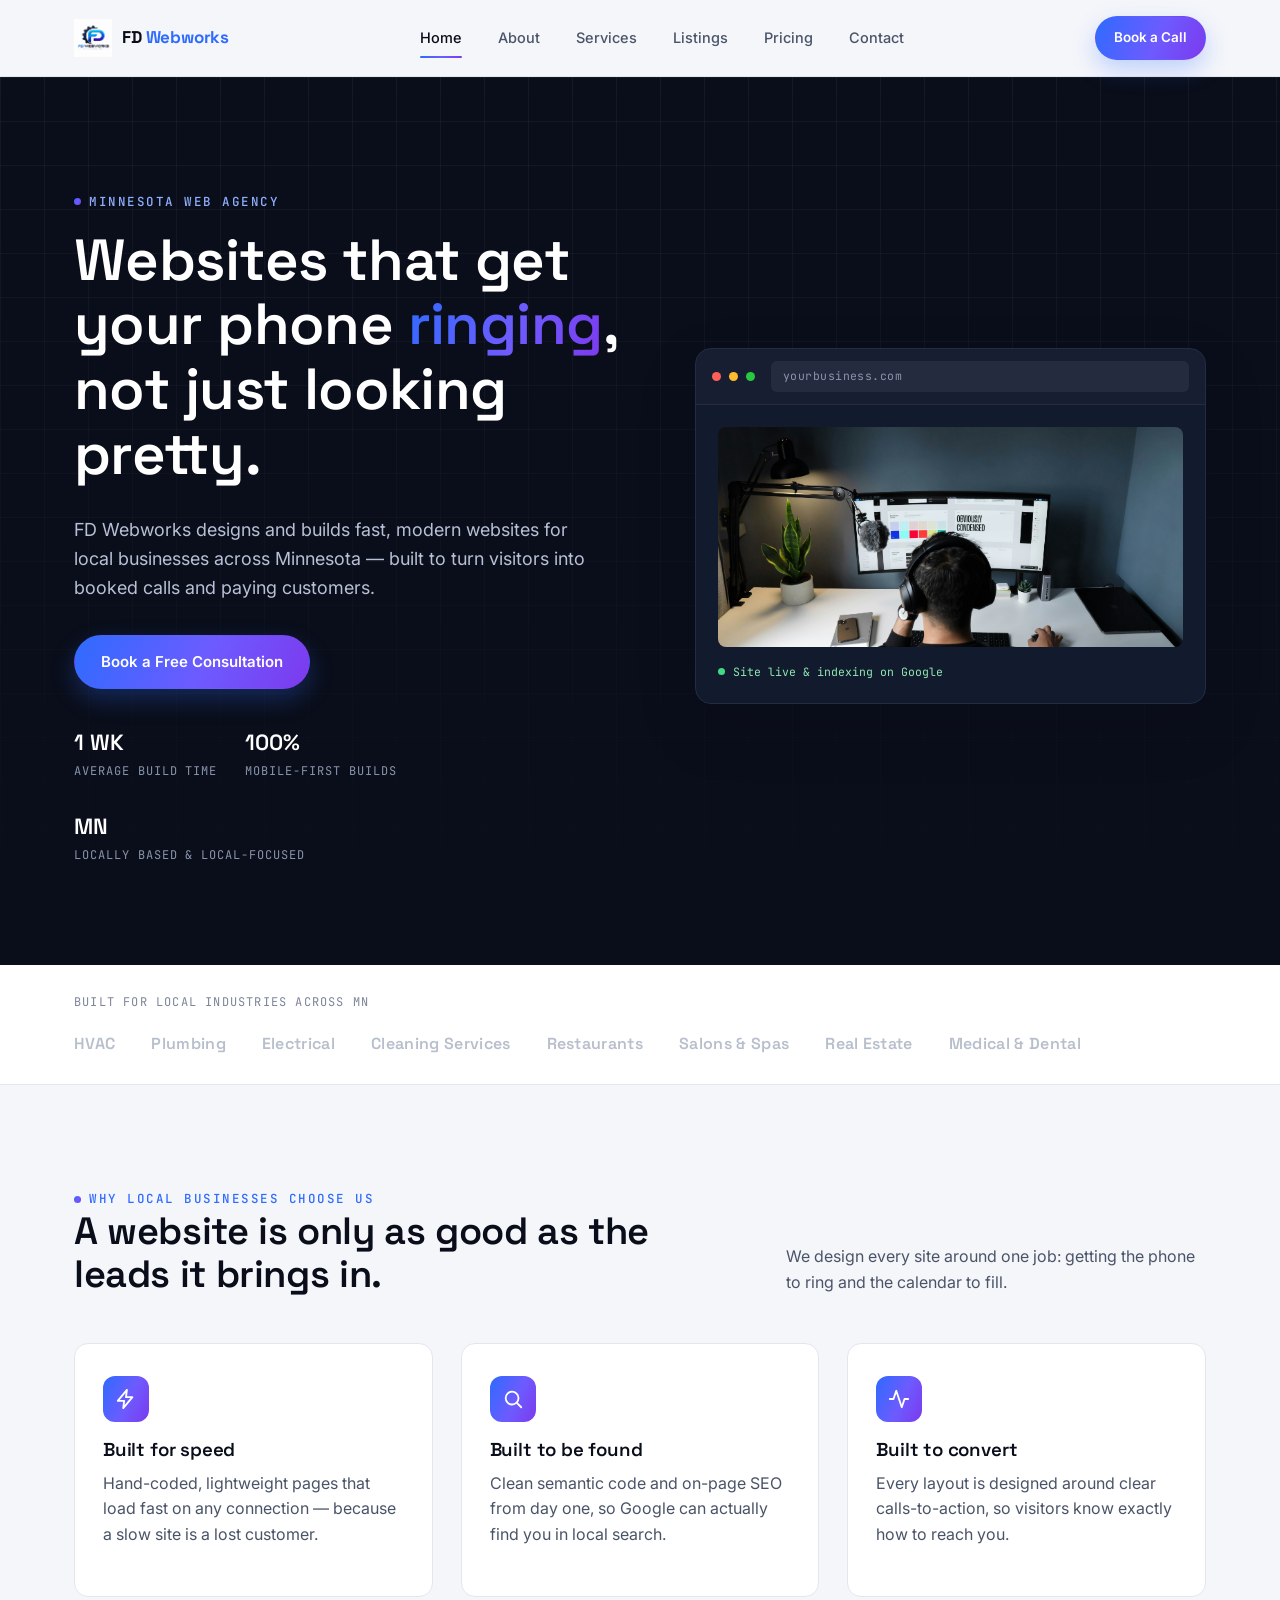
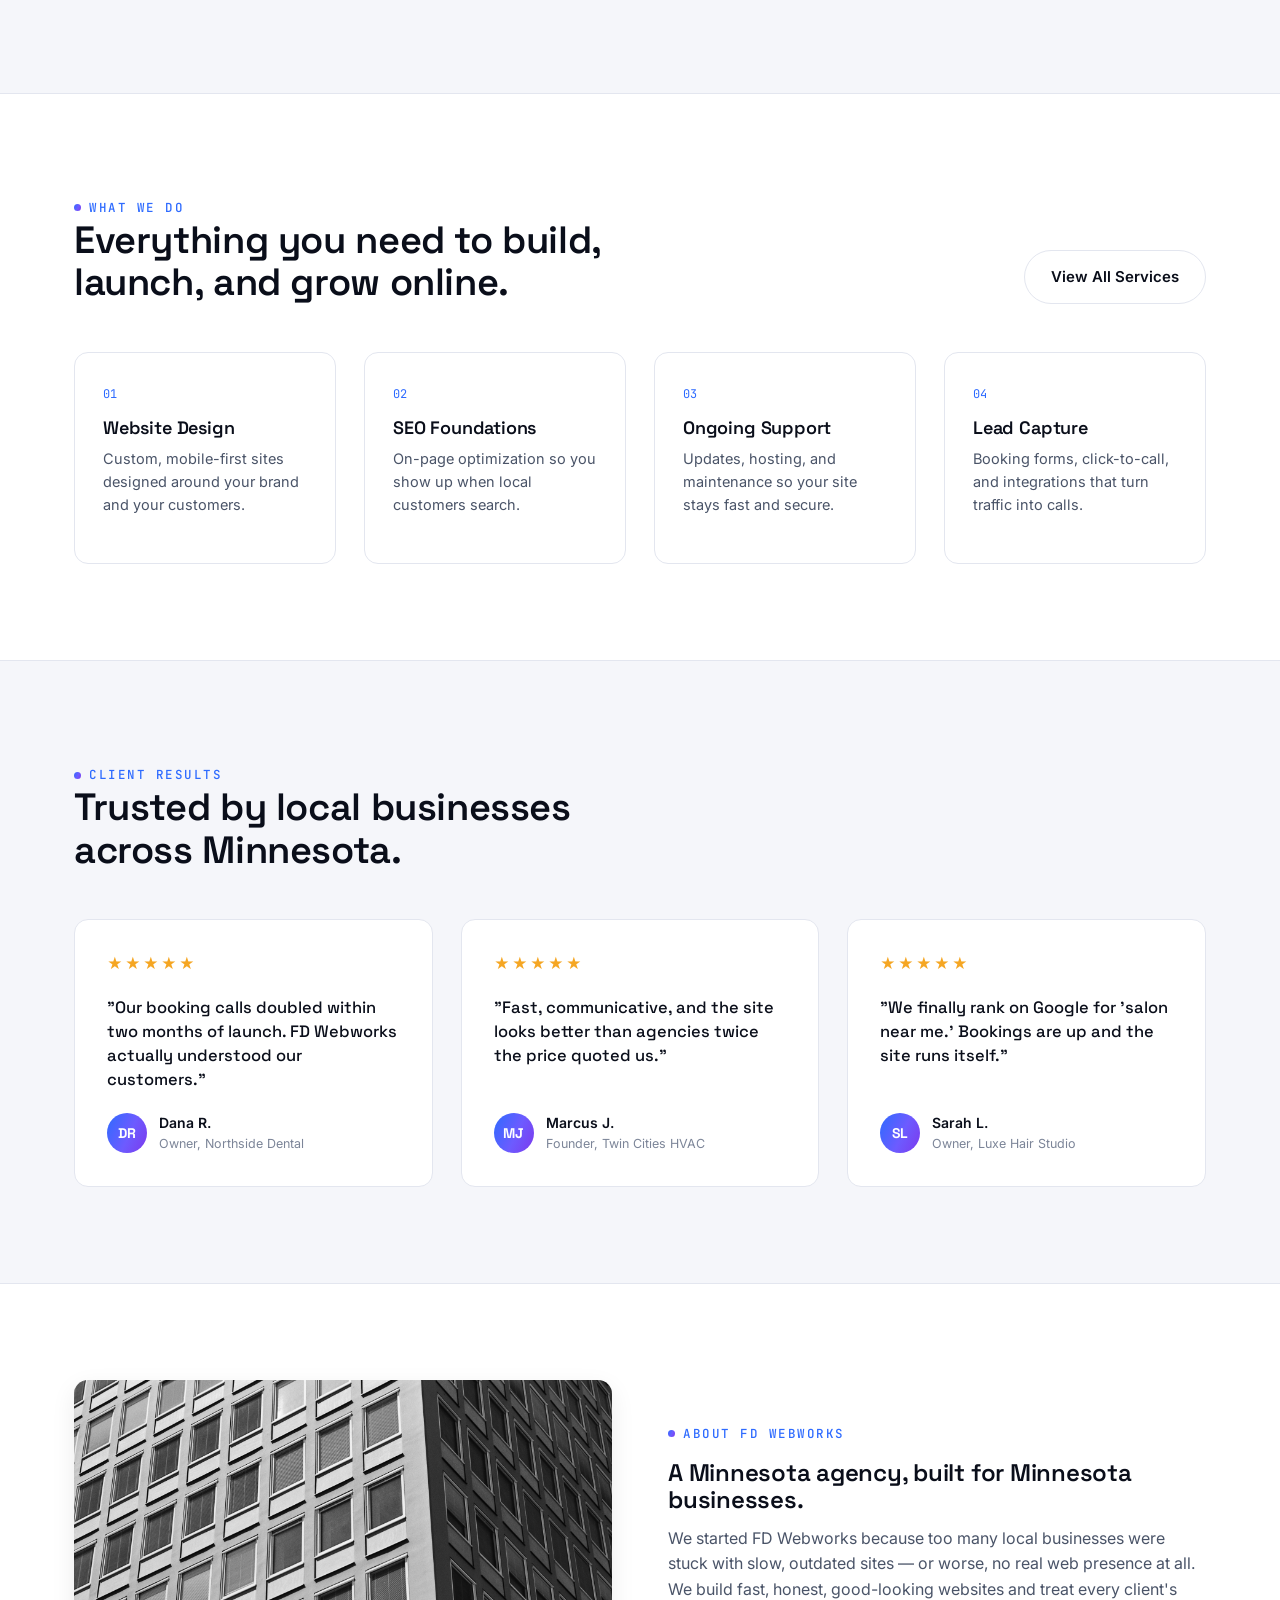
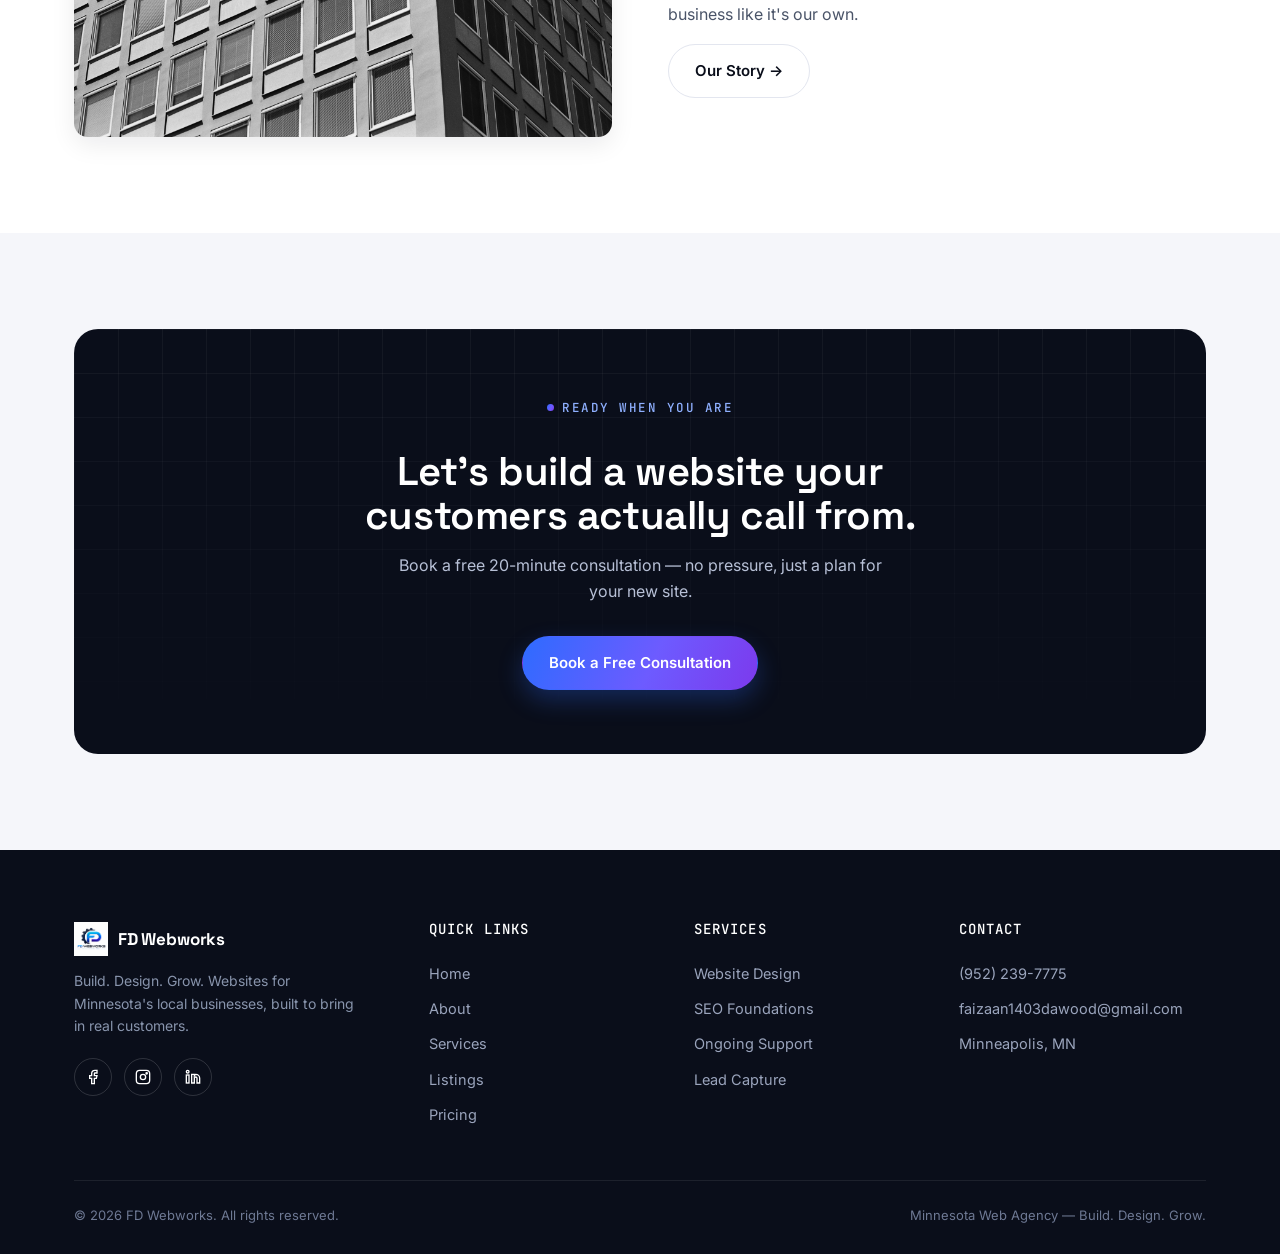
==== index.html @ 2b489b05 "Add FD Webworks website files Includes homepage, about, services, pricing, listings, and contact pag" ====
<!DOCTYPE html>
<html lang="en">
<head>
<meta charset="UTF-8">
<meta name="viewport" content="width=device-width, initial-scale=1.0">
<title>FD Webworks | Website Design Agency for Minnesota Local Businesses</title>
<meta name="description" content="FD Webworks builds fast, modern websites for local businesses across Minnesota. Custom design, built to convert visitors into calls and customers. Book a free consultation.">
<meta name="keywords" content="Minnesota Web Agency, FD Webworks Agency, Agency Minnesota, Create websites for local businesses">
<link rel="icon" href="images/logo.png" type="image/png">
<link rel="stylesheet" href="styles.css">
</head>
<body>

<!-- ============ HEADER ============ -->
<header class="site-header">
  <div class="wrap">
    <a href="index.html" class="brand" aria-label="FD Webworks home">
      <img src="images/logo.png" alt="FD Webworks logo">
      <span class="brand-name">FD <span>Webworks</span></span>
    </a>
    <nav class="nav-main" aria-label="Primary">
      <a href="index.html" class="active">Home</a>
      <a href="about.html">About</a>
      <a href="services.html">Services</a>
      <a href="listings.html">Listings</a>
      <a href="pricing.html">Pricing</a>
      <a href="contact.html">Contact</a>
    </nav>
    <div class="header-actions">
      <a href="contact.html" class="btn btn-primary btn-sm">Book a Call</a>
      <button class="menu-toggle" aria-label="Open menu" aria-expanded="false">
        <span></span><span></span><span></span>
      </button>
    </div>
  </div>
  <div class="mobile-nav" aria-label="Mobile">
    <a href="index.html">Home</a>
    <a href="about.html">About</a>
    <a href="services.html">Services</a>
    <a href="listings.html">Listings</a>
    <a href="pricing.html">Pricing</a>
    <a href="contact.html">Contact</a>
    <a href="contact.html" class="btn btn-primary btn-block">Book a Call</a>
  </div>
</header>

<!-- ============ HERO ============ -->
<section class="hero">
  <div class="blueprint"></div>
  <div class="wrap">
    <div>
      <p class="eyebrow on-dark">Minnesota Web Agency</p>
      <h1>Websites that get your phone <span class="grad-text">ringing</span>, not just looking pretty.</h1>
      <p class="lead">FD Webworks designs and builds fast, modern websites for local businesses across Minnesota — built to turn visitors into booked calls and paying customers.</p>
      <div class="hero-actions">
        <a href="contact.html" class="btn btn-primary">Book a Free Consultation</a>
      </div>
      <div class="hero-meta">
        <div><strong>1 wk</strong>Average build time</div>
        <div><strong>100%</strong>Mobile-first builds</div>
        <div><strong>MN</strong>Locally based &amp; local-focused</div>
      </div>
    </div>

    <div class="browser-card">
      <div class="browser-bar">
        <span class="browser-dot" style="background:#FF5F57"></span>
        <span class="browser-dot" style="background:#FEBC2E"></span>
        <span class="browser-dot" style="background:#28C840"></span>
        <span class="browser-url mono">yourbusiness.com</span>
      </div>
      <div class="browser-body">
        <img src="images/workspace.jpg" alt="Designer at a workstation building a client website in FD Webworks' studio">
        <div class="browser-status">
          <span class="pulse-dot"></span> Site live &amp; indexing on Google
        </div>
      </div>
    </div>
  </div>
</section>

<!-- ============ TRUST STRIP ============ -->
<section class="trust-strip">
  <div class="wrap">
    <span class="label">Built for local industries across MN</span>
    <div class="trust-logos">
      <span>HVAC</span>
      <span>Plumbing</span>
      <span>Electrical</span>
      <span>Cleaning Services</span>
      <span>Restaurants</span>
      <span>Salons &amp; Spas</span>
      <span>Real Estate</span>
      <span>Medical &amp; Dental</span>
    </div>
  </div>
</section>

<!-- ============ KEY BENEFITS ============ -->
<section class="section-pad">
  <div class="wrap">
    <div class="section-head">
      <div>
        <p class="eyebrow">Why local businesses choose us</p>
        <h2>A website is only as good as the leads it brings in.</h2>
      </div>
      <p>We design every site around one job: getting the phone to ring and the calendar to fill.</p>
    </div>

    <div class="grid grid-3">
      <div class="card">
        <div class="icon-tile" aria-hidden="true">
          <svg viewBox="0 0 24 24" fill="none" stroke="currentColor" stroke-width="2" stroke-linecap="round" stroke-linejoin="round"><path d="M13 2 3 14h7l-1 8 10-12h-7l1-8z"/></svg>
        </div>
        <h3>Built for speed</h3>
        <p>Hand-coded, lightweight pages that load fast on any connection — because a slow site is a lost customer.</p>
      </div>
      <div class="card">
        <div class="icon-tile" aria-hidden="true">
          <svg viewBox="0 0 24 24" fill="none" stroke="currentColor" stroke-width="2" stroke-linecap="round" stroke-linejoin="round"><circle cx="11" cy="11" r="7"/><path d="m21 21-4.3-4.3"/></svg>
        </div>
        <h3>Built to be found</h3>
        <p>Clean semantic code and on-page SEO from day one, so Google can actually find you in local search.</p>
      </div>
      <div class="card">
        <div class="icon-tile" aria-hidden="true">
          <svg viewBox="0 0 24 24" fill="none" stroke="currentColor" stroke-width="2" stroke-linecap="round" stroke-linejoin="round"><path d="M22 12h-4l-3 9L9 3l-3 9H2"/></svg>
        </div>
        <h3>Built to convert</h3>
        <p>Every layout is designed around clear calls-to-action, so visitors know exactly how to reach you.</p>
      </div>
    </div>
  </div>
</section>

<!-- ============ SERVICES PREVIEW ============ -->
<section class="section-pad" style="background:var(--white); border-top:1px solid var(--line); border-bottom:1px solid var(--line);">
  <div class="wrap">
    <div class="section-head">
      <div>
        <p class="eyebrow">What we do</p>
        <h2>Everything you need to build, launch, and grow online.</h2>
      </div>
      <a href="services.html" class="btn btn-ghost">View All Services</a>
    </div>

    <div class="grid grid-4">
      <div class="card">
        <span class="num mono">01</span>
        <h3 style="font-size:18px;">Website Design</h3>
        <p style="font-size:14.5px;">Custom, mobile-first sites designed around your brand and your customers.</p>
      </div>
      <div class="card">
        <span class="num mono">02</span>
        <h3 style="font-size:18px;">SEO Foundations</h3>
        <p style="font-size:14.5px;">On-page optimization so you show up when local customers search.</p>
      </div>
      <div class="card">
        <span class="num mono">03</span>
        <h3 style="font-size:18px;">Ongoing Support</h3>
        <p style="font-size:14.5px;">Updates, hosting, and maintenance so your site stays fast and secure.</p>
      </div>
      <div class="card">
        <span class="num mono">04</span>
        <h3 style="font-size:18px;">Lead Capture</h3>
        <p style="font-size:14.5px;">Booking forms, click-to-call, and integrations that turn traffic into calls.</p>
      </div>
    </div>
  </div>
</section>

<!-- ============ TESTIMONIALS ============ -->
<section class="section-pad">
  <div class="wrap">
    <div class="section-head">
      <div>
        <p class="eyebrow">Client results</p>
        <h2>Trusted by local businesses across Minnesota.</h2>
      </div>
    </div>
    <div class="grid grid-3">
      <div class="testimonial">
        <div class="stars">★★★★★</div>
        <blockquote>"Our booking calls doubled within two months of launch. FD Webworks actually understood our customers."</blockquote>
        <div class="t-author">
          <div class="t-avatar">DR</div>
          <div><div class="name">Dana R.</div><div class="role">Owner, Northside Dental</div></div>
        </div>
      </div>
      <div class="testimonial">
        <div class="stars">★★★★★</div>
        <blockquote>"Fast, communicative, and the site looks better than agencies twice the price quoted us."</blockquote>
        <div class="t-author">
          <div class="t-avatar">MJ</div>
          <div><div class="name">Marcus J.</div><div class="role">Founder, Twin Cities HVAC</div></div>
        </div>
      </div>
      <div class="testimonial">
        <div class="stars">★★★★★</div>
        <blockquote>"We finally rank on Google for 'salon near me.' Bookings are up and the site runs itself."</blockquote>
        <div class="t-author">
          <div class="t-avatar">SL</div>
          <div><div class="name">Sarah L.</div><div class="role">Owner, Luxe Hair Studio</div></div>
        </div>
      </div>
    </div>
  </div>
</section>

<!-- ============ ABOUT PREVIEW ============ -->
<section class="section-pad" style="background:var(--white); border-top:1px solid var(--line);">
  <div class="wrap" style="display:grid; grid-template-columns:1fr 1fr; gap:56px; align-items:center;">
    <div>
      <img src="images/building.jpg" alt="Minneapolis office building facade, representing FD Webworks' Minnesota client base" style="border-radius:var(--radius); box-shadow:var(--shadow-md);">
    </div>
    <div>
      <p class="eyebrow">About FD Webworks</p>
      <h2>A Minnesota agency, built for Minnesota businesses.</h2>
      <p>We started FD Webworks because too many local businesses were stuck with slow, outdated sites — or worse, no real web presence at all. We build fast, honest, good-looking websites and treat every client's business like it's our own.</p>
      <a href="about.html" class="btn btn-ghost">Our Story →</a>
    </div>
  </div>
</section>

<!-- ============ FINAL CTA ============ -->
<section class="section-pad">
  <div class="wrap">
    <div class="cta-band">
      <div class="blueprint"></div>
      <div style="position:relative; z-index:2;">
        <p class="eyebrow on-dark" style="justify-content:center;">Ready when you are</p>
        <h2>Let's build a website your customers actually call from.</h2>
        <p>Book a free 20-minute consultation — no pressure, just a plan for your new site.</p>
        <div class="hero-actions">
          <a href="contact.html" class="btn btn-primary">Book a Free Consultation</a>
        </div>
      </div>
    </div>
  </div>
</section>

<!-- ============ FOOTER ============ -->
<footer class="site-footer">
  <div class="wrap">
    <div class="footer-grid">
      <div class="footer-brand">
        <div class="brand">
          <img src="images/logo.png" alt="FD Webworks logo" style="height:34px;">
          <span class="brand-name">FD Webworks</span>
        </div>
        <p>Build. Design. Grow. Websites for Minnesota's local businesses, built to bring in real customers.</p>
        <div class="social-row">
          <a href="#" aria-label="FD Webworks on Facebook"><svg width="16" height="16" viewBox="0 0 24 24" fill="none" stroke="#fff" stroke-width="2"><path d="M18 2h-3a5 5 0 0 0-5 5v3H7v4h3v8h4v-8h3l1-4h-4V7a1 1 0 0 1 1-1h3z"/></svg></a>
          <a href="#" aria-label="FD Webworks on Instagram"><svg width="16" height="16" viewBox="0 0 24 24" fill="none" stroke="#fff" stroke-width="2"><rect x="2" y="2" width="20" height="20" rx="5"/><circle cx="12" cy="12" r="4"/><circle cx="17.5" cy="6.5" r="1"/></svg></a>
          <a href="#" aria-label="FD Webworks on LinkedIn"><svg width="16" height="16" viewBox="0 0 24 24" fill="none" stroke="#fff" stroke-width="2"><path d="M16 8a6 6 0 0 1 6 6v7h-4v-7a2 2 0 0 0-4 0v7h-4V8h4v2a6 6 0 0 1 2-2z"/><rect x="2" y="9" width="4" height="12"/><circle cx="4" cy="4" r="2"/></svg></a>
        </div>
      </div>
      <div>
        <h4>Quick Links</h4>
        <a href="index.html">Home</a>
        <a href="about.html">About</a>
        <a href="services.html">Services</a>
        <a href="listings.html">Listings</a>
        <a href="pricing.html">Pricing</a>
      </div>
      <div>
        <h4>Services</h4>
        <a href="services.html">Website Design</a>
        <a href="services.html">SEO Foundations</a>
        <a href="services.html">Ongoing Support</a>
        <a href="services.html">Lead Capture</a>
      </div>
      <div>
        <h4>Contact</h4>
        <a href="tel:+19522397775">(952) 239-7775</a>
        <a href="mailto:faizaan1403dawood@gmail.com">faizaan1403dawood@gmail.com</a>
        <a href="contact.html">Minneapolis, MN</a>
      </div>
    </div>
    <div class="footer-bottom">
      <span>© 2026 FD Webworks. All rights reserved.</span>
      <span>Minnesota Web Agency — Build. Design. Grow.</span>
    </div>
  </div>
</footer>

<script src="script.js"></script>
</body>
</html>
---- styles.css ----
/* =========================================================
   FD WEBWORKS — Design System
   Palette:  --ink #0A0E1A  --ink-soft #121A2E  --surface #F5F6FA
             --blue #2E6BFF  --violet #7C3AED  --slate #4A5468
             --line #E3E6EF
   Type:     Display  — 'Space Grotesk'
             Body     — 'Inter'
             Utility  — 'JetBrains Mono' (eyebrows, tags, coordinates)
   Signature: Blueprint grid + browser-chrome frame motif
   ========================================================= */

@import url('https://fonts.googleapis.com/css2?family=Space+Grotesk:wght@500;600;700&family=Inter:wght@400;500;600;700&family=JetBrains+Mono:wght@400;500&display=swap');

:root{
  --ink:#0A0E1A;
  --ink-soft:#121A2E;
  --surface:#F5F6FA;
  --white:#FFFFFF;
  --blue:#2E6BFF;
  --violet:#7C3AED;
  --slate:#4A5468;
  --slate-light:#7C8598;
  --line:#E3E6EF;
  --line-dark:#232C42;
  --grad: linear-gradient(115deg,#2E6BFF 0%, #6D5BFF 55%, #7C3AED 100%);
  --shadow-sm: 0 1px 2px rgba(10,14,26,.06);
  --shadow-md: 0 8px 24px rgba(10,14,26,.08);
  --shadow-lg: 0 24px 60px rgba(10,14,26,.16);
  --radius: 14px;
  --radius-sm: 8px;
}

*,*::before,*::after{ box-sizing:border-box; }
html{ scroll-behavior:smooth; }
body{
  margin:0;
  font-family:'Inter', sans-serif;
  color:var(--ink);
  background:var(--surface);
  -webkit-font-smoothing:antialiased;
  line-height:1.6;
}
img{ max-width:100%; display:block; }
a{ color:inherit; text-decoration:none; }
ul{ list-style:none; margin:0; padding:0; }
button{ font-family:inherit; cursor:pointer; }
h1,h2,h3,h4{
  font-family:'Space Grotesk', sans-serif;
  font-weight:600;
  line-height:1.12;
  margin:0 0 .5em;
  letter-spacing:-0.01em;
}
p{ margin:0 0 1em; color:var(--slate); }
.mono{
  font-family:'JetBrains Mono', monospace;
  letter-spacing:.04em;
}
:focus-visible{
  outline:2px solid var(--blue);
  outline-offset:3px;
}
@media (prefers-reduced-motion: reduce){
  *{ animation-duration:.001ms !important; animation-iteration-count:1 !important; transition-duration:.001ms !important; scroll-behavior:auto !important; }
}

/* ---------- Layout helpers ---------- */
.wrap{
  width:100%;
  max-width:1180px;
  margin:0 auto;
  padding:0 24px;
}
section{ position:relative; }
.section-pad{ padding:96px 0; }
@media (max-width:768px){ .section-pad{ padding:64px 0; } }

.eyebrow{
  display:inline-flex;
  align-items:center;
  gap:8px;
  font-family:'JetBrains Mono', monospace;
  font-size:12.5px;
  font-weight:500;
  letter-spacing:.12em;
  text-transform:uppercase;
  color:var(--blue);
  margin-bottom:16px;
}
.eyebrow::before{
  content:"";
  width:7px; height:7px; border-radius:50%;
  background:var(--grad);
  flex:none;
}
.eyebrow.on-dark{ color:#8FB0FF; }

.grad-text{
  background:var(--grad);
  -webkit-background-clip:text;
  background-clip:text;
  color:transparent;
}

/* Blueprint grid texture, used behind dark sections */
.blueprint{
  position:absolute; inset:0;
  background-image:
    linear-gradient(rgba(255,255,255,.05) 1px, transparent 1px),
    linear-gradient(90deg, rgba(255,255,255,.05) 1px, transparent 1px);
  background-size:44px 44px;
  mask-image:linear-gradient(180deg, rgba(0,0,0,.9), rgba(0,0,0,0));
  pointer-events:none;
}

/* ---------- Buttons ---------- */
.btn{
  display:inline-flex;
  align-items:center;
  justify-content:center;
  gap:8px;
  padding:14px 26px;
  border-radius:100px;
  font-weight:600;
  font-size:15px;
  border:1px solid transparent;
  transition:transform .18s ease, box-shadow .18s ease, background .18s ease, color .18s ease, border-color .18s ease;
  white-space:nowrap;
}
.btn-primary{
  background:var(--grad);
  color:#fff;
  box-shadow:0 10px 24px rgba(46,107,255,.28);
}
.btn-primary:hover{ transform:translateY(-2px); box-shadow:0 14px 30px rgba(46,107,255,.36); }
.btn-ghost{
  background:transparent;
  color:var(--ink);
  border-color:var(--line);
}
.btn-ghost:hover{ border-color:var(--ink); }
.btn-ghost.on-dark{ color:#fff; border-color:rgba(255,255,255,.25); }
.btn-ghost.on-dark:hover{ border-color:#fff; }
.btn-block{ width:100%; }
.btn-sm{ padding:10px 18px; font-size:13.5px; }

/* ---------- Header ---------- */
.site-header{
  position:sticky; top:0; z-index:100;
  background:rgba(245,246,250,.86);
  backdrop-filter:blur(14px) saturate(160%);
  border-bottom:1px solid var(--line);
}
.site-header .wrap{
  display:flex; align-items:center; justify-content:space-between;
  height:76px;
}
.brand{ display:flex; align-items:center; gap:10px; }
.brand img{ height:38px; width:auto; }
.brand-name{
  font-family:'Space Grotesk', sans-serif;
  font-weight:700;
  font-size:17px;
  letter-spacing:-.01em;
}
.brand-name span{ color:var(--blue); }

.nav-main{ display:flex; align-items:center; gap:36px; }
.nav-main a{
  font-size:14.5px; font-weight:500; color:var(--slate);
  position:relative; padding:6px 0;
  transition:color .15s ease;
}
.nav-main a:hover{ color:var(--ink); }
.nav-main a.active{ color:var(--ink); }
.nav-main a.active::after{
  content:""; position:absolute; left:0; right:0; bottom:-2px; height:2px;
  background:var(--grad); border-radius:2px;
}
.header-actions{ display:flex; align-items:center; gap:14px; }

.menu-toggle{
  display:none;
  background:none; border:none; padding:6px;
  flex-direction:column; gap:5px;
}
.menu-toggle span{ width:24px; height:2px; background:var(--ink); border-radius:2px; }

.mobile-nav{
  display:none;
  position:fixed; inset:76px 0 0 0; z-index:99;
  background:var(--white);
  padding:28px 24px;
  overflow-y:auto;
}
.mobile-nav.open{ display:block; }
.mobile-nav a{
  display:block; padding:16px 0;
  font-size:19px; font-weight:600;
  border-bottom:1px solid var(--line);
  font-family:'Space Grotesk', sans-serif;
}
.mobile-nav .btn{ margin-top:24px; }

@media (max-width:920px){
  .nav-main{ display:none; }
  .header-actions .btn{ display:none; }
  .menu-toggle{ display:flex; }
}

/* ---------- Hero ---------- */
.hero{
  background:var(--ink);
  color:#fff;
  overflow:hidden;
  padding:110px 0 100px;
}
.hero .wrap{
  display:grid;
  grid-template-columns:1.05fr .95fr;
  gap:56px;
  align-items:center;
  position:relative;
  z-index:2;
}
.hero h1{ font-size:clamp(34px,4.6vw,58px); color:#fff; }
.hero p.lead{ color:#B7C0D6; font-size:18px; max-width:520px; margin-bottom:32px; }
.hero-actions{ display:flex; gap:14px; flex-wrap:wrap; margin-bottom:36px; }
.hero-meta{ display:flex; gap:28px; flex-wrap:wrap; }
.hero-meta div{ font-family:'JetBrains Mono', monospace; font-size:12px; color:#8894AC; text-transform:uppercase; letter-spacing:.08em; }
.hero-meta strong{ display:block; font-family:'Space Grotesk',sans-serif; font-size:22px; color:#fff; font-weight:600; letter-spacing:0; margin-bottom:2px; }

/* Browser-chrome signature card */
.browser-card{
  background:var(--ink-soft);
  border:1px solid var(--line-dark);
  border-radius:16px;
  box-shadow:var(--shadow-lg);
  overflow:hidden;
  position:relative;
}
.browser-bar{
  display:flex; align-items:center; gap:8px;
  padding:12px 16px;
  border-bottom:1px solid var(--line-dark);
  background:rgba(255,255,255,.02);
}
.browser-dot{ width:9px; height:9px; border-radius:50%; }
.browser-bar .browser-url{
  flex:1; margin-left:8px;
  background:rgba(255,255,255,.06);
  border-radius:6px;
  padding:6px 12px;
  font-family:'JetBrains Mono', monospace;
  font-size:11.5px;
  color:#8894AC;
}
.browser-body{ padding:22px; }
.browser-body img{ border-radius:8px; width:100%; height:220px; object-fit:cover; }
.browser-status{
  display:flex; align-items:center; gap:8px;
  margin-top:16px;
  font-family:'JetBrains Mono', monospace;
  font-size:11.5px;
  color:#8FE7B0;
}
.pulse-dot{
  width:7px; height:7px; border-radius:50%;
  background:#3FDA82;
  box-shadow:0 0 0 0 rgba(63,218,130,.6);
  animation:pulse 2s infinite;
}
@keyframes pulse{
  0%{ box-shadow:0 0 0 0 rgba(63,218,130,.55); }
  70%{ box-shadow:0 0 0 8px rgba(63,218,130,0); }
  100%{ box-shadow:0 0 0 0 rgba(63,218,130,0); }
}

/* ---------- Trust strip ---------- */
.trust-strip{
  border-bottom:1px solid var(--line);
  background:var(--white);
  padding:28px 0;
}
.trust-strip .wrap{
  display:flex; align-items:center; justify-content:space-between;
  flex-wrap:wrap; gap:18px;
}
.trust-strip .label{ font-family:'JetBrains Mono',monospace; font-size:12px; color:var(--slate-light); text-transform:uppercase; letter-spacing:.1em; }
.trust-logos{ display:flex; gap:36px; flex-wrap:wrap; align-items:center; }
.trust-logos span{ font-family:'Space Grotesk',sans-serif; font-weight:600; color:#B7BECC; font-size:16px; letter-spacing:.02em; }

/* ---------- Cards / grids ---------- */
.grid{ display:grid; gap:28px; }
.grid-3{ grid-template-columns:repeat(3,1fr); }
.grid-2{ grid-template-columns:repeat(2,1fr); }
.grid-4{ grid-template-columns:repeat(4,1fr); }
@media (max-width:920px){
  .grid-3, .grid-4{ grid-template-columns:repeat(2,1fr); }
}
@media (max-width:640px){
  .grid-3,.grid-2,.grid-4{ grid-template-columns:1fr; }
}

.card{
  background:var(--white);
  border:1px solid var(--line);
  border-radius:var(--radius);
  padding:32px 28px;
  transition:transform .2s ease, box-shadow .2s ease, border-color .2s ease;
}
.card:hover{ transform:translateY(-4px); box-shadow:var(--shadow-md); border-color:transparent; }
.card .num{
  font-family:'JetBrains Mono',monospace;
  font-size:12px; color:var(--blue);
  margin-bottom:14px; display:block;
}
.icon-tile{
  width:46px; height:46px;
  border-radius:12px;
  display:flex; align-items:center; justify-content:center;
  background:var(--grad);
  color:#fff;
  margin-bottom:18px;
}
.icon-tile svg{ width:22px; height:22px; }

/* Section headers */
.section-head{
  display:flex; justify-content:space-between; align-items:flex-end;
  gap:24px; margin-bottom:48px; flex-wrap:wrap;
}
.section-head h2{ font-size:clamp(26px,3vw,38px); max-width:600px; margin:0; }
.section-head p{ max-width:420px; margin:8px 0 0; }

/* ---------- Testimonials ---------- */
.testimonial{
  background:var(--white);
  border:1px solid var(--line);
  border-radius:var(--radius);
  padding:32px;
  display:flex; flex-direction:column; gap:20px;
}
.stars{ color:#F5A623; letter-spacing:2px; font-size:15px; }
.testimonial blockquote{
  margin:0; font-size:16.5px; color:var(--ink); font-weight:500;
  font-family:'Space Grotesk', sans-serif; line-height:1.45;
}
.t-author{ display:flex; align-items:center; gap:12px; margin-top:auto; }
.t-avatar{
  width:40px; height:40px; border-radius:50%;
  background:var(--grad);
  display:flex; align-items:center; justify-content:center;
  color:#fff; font-weight:700; font-family:'Space Grotesk',sans-serif; font-size:14px;
}
.t-author .name{ font-weight:600; font-size:14px; color:var(--ink); }
.t-author .role{ font-size:12.5px; color:var(--slate-light); }

/* ---------- CTA band ---------- */
.cta-band{
  background:var(--ink);
  color:#fff;
  border-radius:24px;
  padding:64px 48px;
  position:relative;
  overflow:hidden;
  text-align:center;
}
.cta-band h2{ color:#fff; font-size:clamp(26px,3.4vw,40px); max-width:640px; margin:0 auto 14px; }
.cta-band p{ color:#B7C0D6; max-width:520px; margin:0 auto 32px; }
.cta-band .hero-actions{ justify-content:center; margin:0; }

/* ---------- Footer ---------- */
.site-footer{
  background:var(--ink);
  color:#B7C0D6;
  padding:72px 0 28px;
}
.footer-grid{
  display:grid;
  grid-template-columns:1.4fr 1fr 1fr 1.1fr;
  gap:40px;
  padding-bottom:48px;
  border-bottom:1px solid rgba(255,255,255,.08);
}
.footer-grid h4{ color:#fff; font-size:14px; margin-bottom:18px; font-family:'JetBrains Mono',monospace; letter-spacing:.08em; text-transform:uppercase; font-weight:500;}
.footer-grid a{ display:block; padding:6px 0; font-size:14.5px; color:#9AA4BC; transition:color .15s; }
.footer-grid a:hover{ color:#fff; }
.footer-brand .brand-name{ color:#fff; }
.footer-brand p{ color:#8894AC; font-size:14px; margin:14px 0 20px; max-width:280px; }
.social-row{ display:flex; gap:12px; }
.social-row a{
  width:38px; height:38px; border-radius:50%;
  border:1px solid rgba(255,255,255,.15);
  display:flex; align-items:center; justify-content:center;
  padding:0;
}
.social-row a:hover{ border-color:#fff; background:rgba(255,255,255,.06); }
.footer-bottom{
  display:flex; justify-content:space-between; align-items:center;
  padding-top:24px; font-size:13px; color:#6E7994; flex-wrap:wrap; gap:10px;
}
@media (max-width:860px){
  .footer-grid{ grid-template-columns:1fr 1fr; }
}
@media (max-width:560px){
  .footer-grid{ grid-template-columns:1fr; }
}

/* ---------- Page hero (inner pages) ---------- */
.page-hero{
  background:var(--ink);
  color:#fff;
  padding:150px 0 76px;
  overflow:hidden;
}
.page-hero .wrap{ position:relative; z-index:2; }
.page-hero h1{ color:#fff; font-size:clamp(32px,4.4vw,52px); max-width:760px; }
.page-hero p{ color:#B7C0D6; font-size:17px; max-width:560px; }
.breadcrumb{
  font-family:'JetBrains Mono',monospace; font-size:12px; color:#7C8AB0;
  text-transform:uppercase; letter-spacing:.08em; margin-bottom:20px;
}
.breadcrumb a{ color:#7C8AB0; }
.breadcrumb a:hover{ color:#fff; }

/* ---------- Responsive grid overrides used across pages ---------- */
@media (max-width:920px){
  .hero .wrap{ grid-template-columns:1fr; }
  .footer-grid{ padding-bottom:36px; }
}

/* ---------- Utility ---------- */
.mt-0{ margin-top:0; }
.center{ text-align:center; }
.tag{
  display:inline-block;
  font-family:'JetBrains Mono',monospace;
  font-size:11.5px;
  padding:5px 10px;
  border-radius:100px;
  background:rgba(46,107,255,.08);
  color:var(--blue);
  margin-right:6px;
  margin-bottom:6px;
}
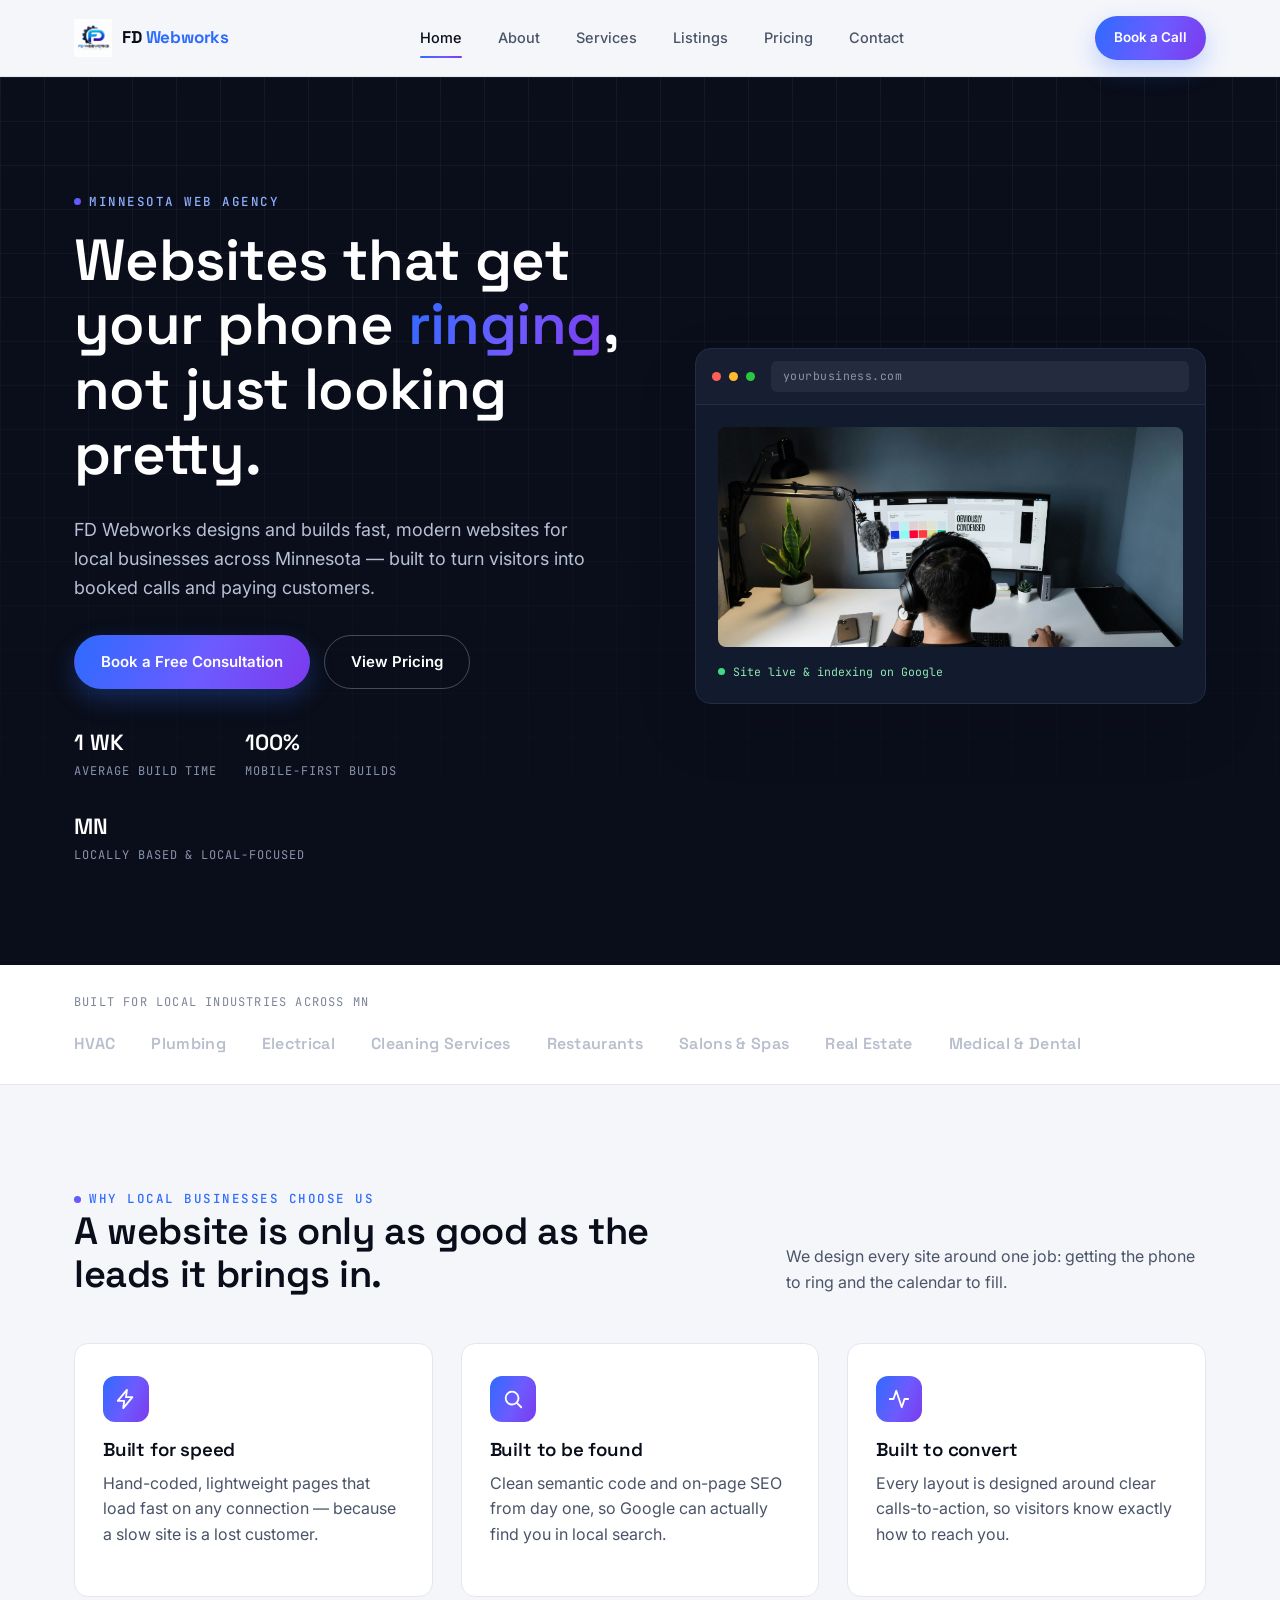
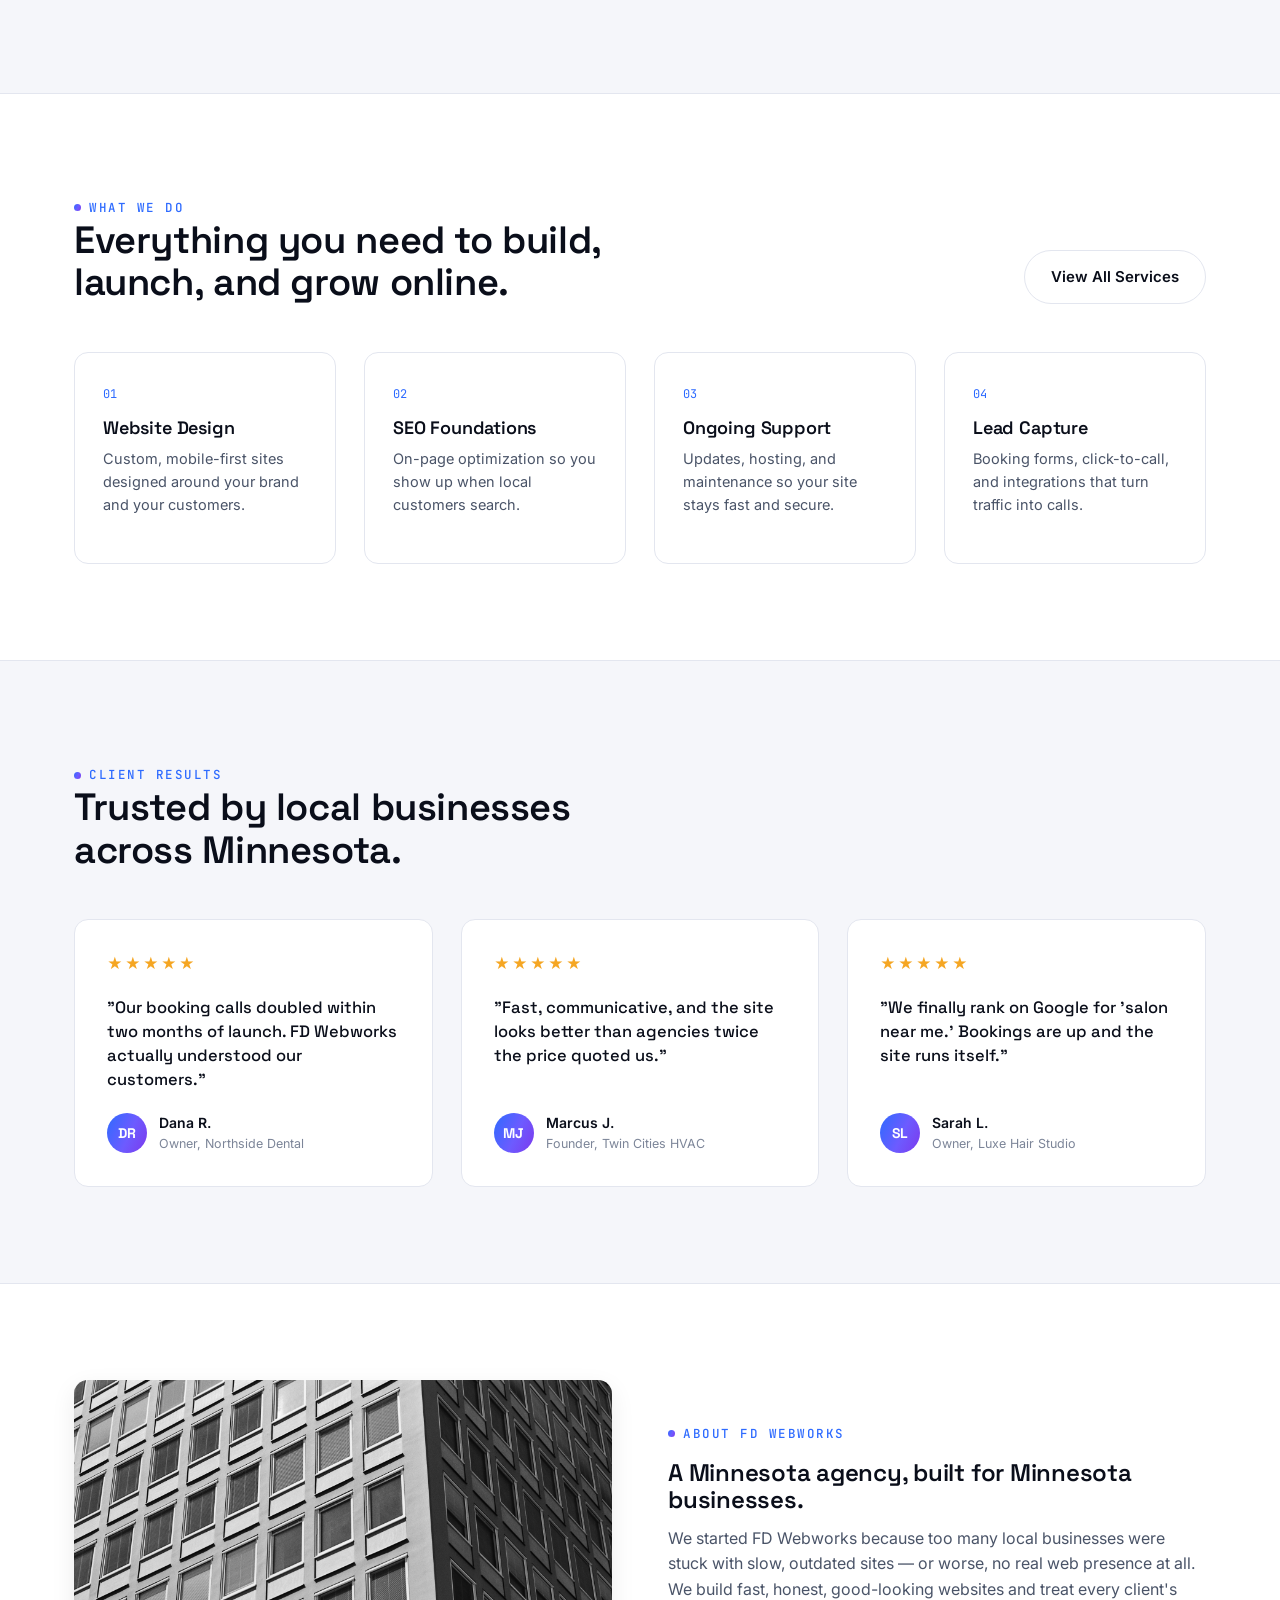
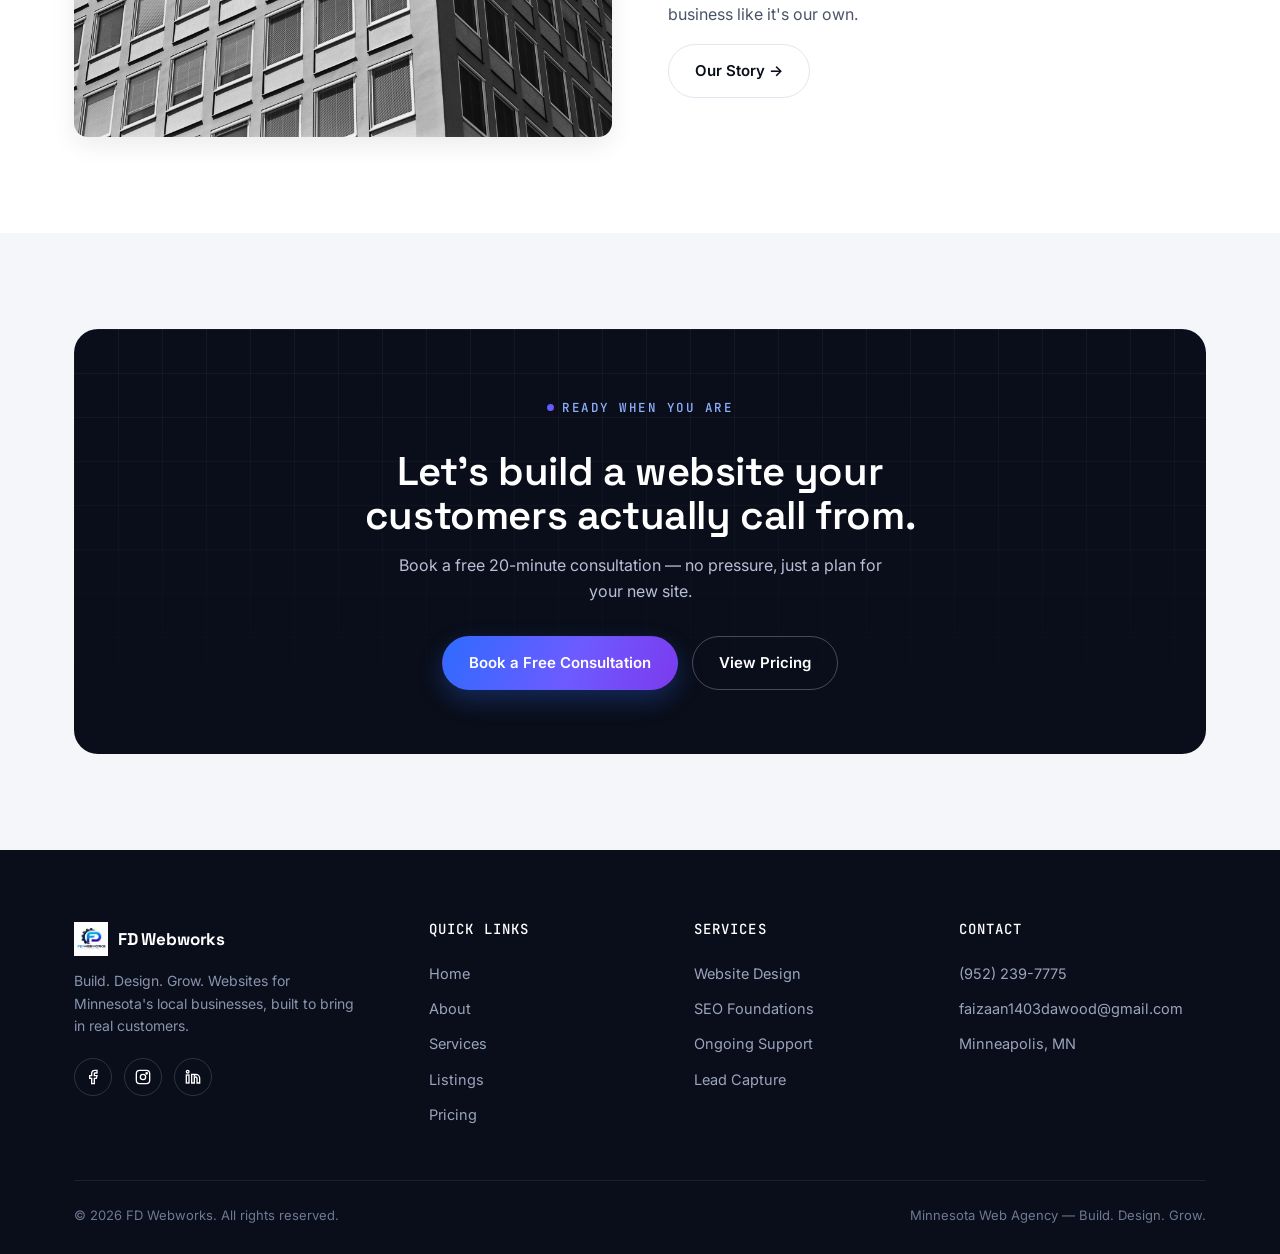
==== commit 3f679518: "Add "View Pricing" CTA link to page footers/CTAs Adds a link to pricing.html alongside existing CTA " ====
--- a/index.html
+++ b/index.html
@@ -54,6 +54,7 @@
       <p class="lead">FD Webworks designs and builds fast, modern websites for local businesses across Minnesota — built to turn visitors into booked calls and paying customers.</p>
       <div class="hero-actions">
         <a href="contact.html" class="btn btn-primary">Book a Free Consultation</a>
+        <a href="pricing.html" class="btn btn-ghost on-dark">View Pricing</a>
       </div>
       <div class="hero-meta">
         <div><strong>1 wk</strong>Average build time</div>
@@ -233,6 +234,7 @@
         <p>Book a free 20-minute consultation — no pressure, just a plan for your new site.</p>
         <div class="hero-actions">
           <a href="contact.html" class="btn btn-primary">Book a Free Consultation</a>
+          <a href="pricing.html" class="btn btn-ghost on-dark">View Pricing</a>
         </div>
       </div>
     </div>
--- a/styles.css
+++ b/styles.css
@@ -181,17 +181,25 @@
 
 .menu-toggle{
   display:none;
-  background:none; border:none; padding:6px;
-  flex-direction:column; gap:5px;
-}
-.menu-toggle span{ width:24px; height:2px; background:var(--ink); border-radius:2px; }
+  background:none; border:none; padding:10px;
+  flex-direction:column; align-items:center; justify-content:center; gap:5px;
+  width:44px; height:44px; flex:none;
+  -webkit-tap-highlight-color:transparent;
+  touch-action:manipulation;
+}
+.menu-toggle span{ width:22px; height:2px; background:var(--ink); border-radius:2px; transition:transform .2s ease, opacity .2s ease; }
+.menu-toggle[aria-expanded="true"] span:nth-child(1){ transform:translateY(7px) rotate(45deg); }
+.menu-toggle[aria-expanded="true"] span:nth-child(2){ opacity:0; }
+.menu-toggle[aria-expanded="true"] span:nth-child(3){ transform:translateY(-7px) rotate(-45deg); }
 
 .mobile-nav{
   display:none;
   position:fixed; inset:76px 0 0 0; z-index:99;
   background:var(--white);
-  padding:28px 24px;
+  padding:28px 24px calc(28px + env(safe-area-inset-bottom));
   overflow-y:auto;
+  -webkit-overflow-scrolling:touch;
+  overscroll-behavior:contain;
 }
 .mobile-nav.open{ display:block; }
 .mobile-nav a{
